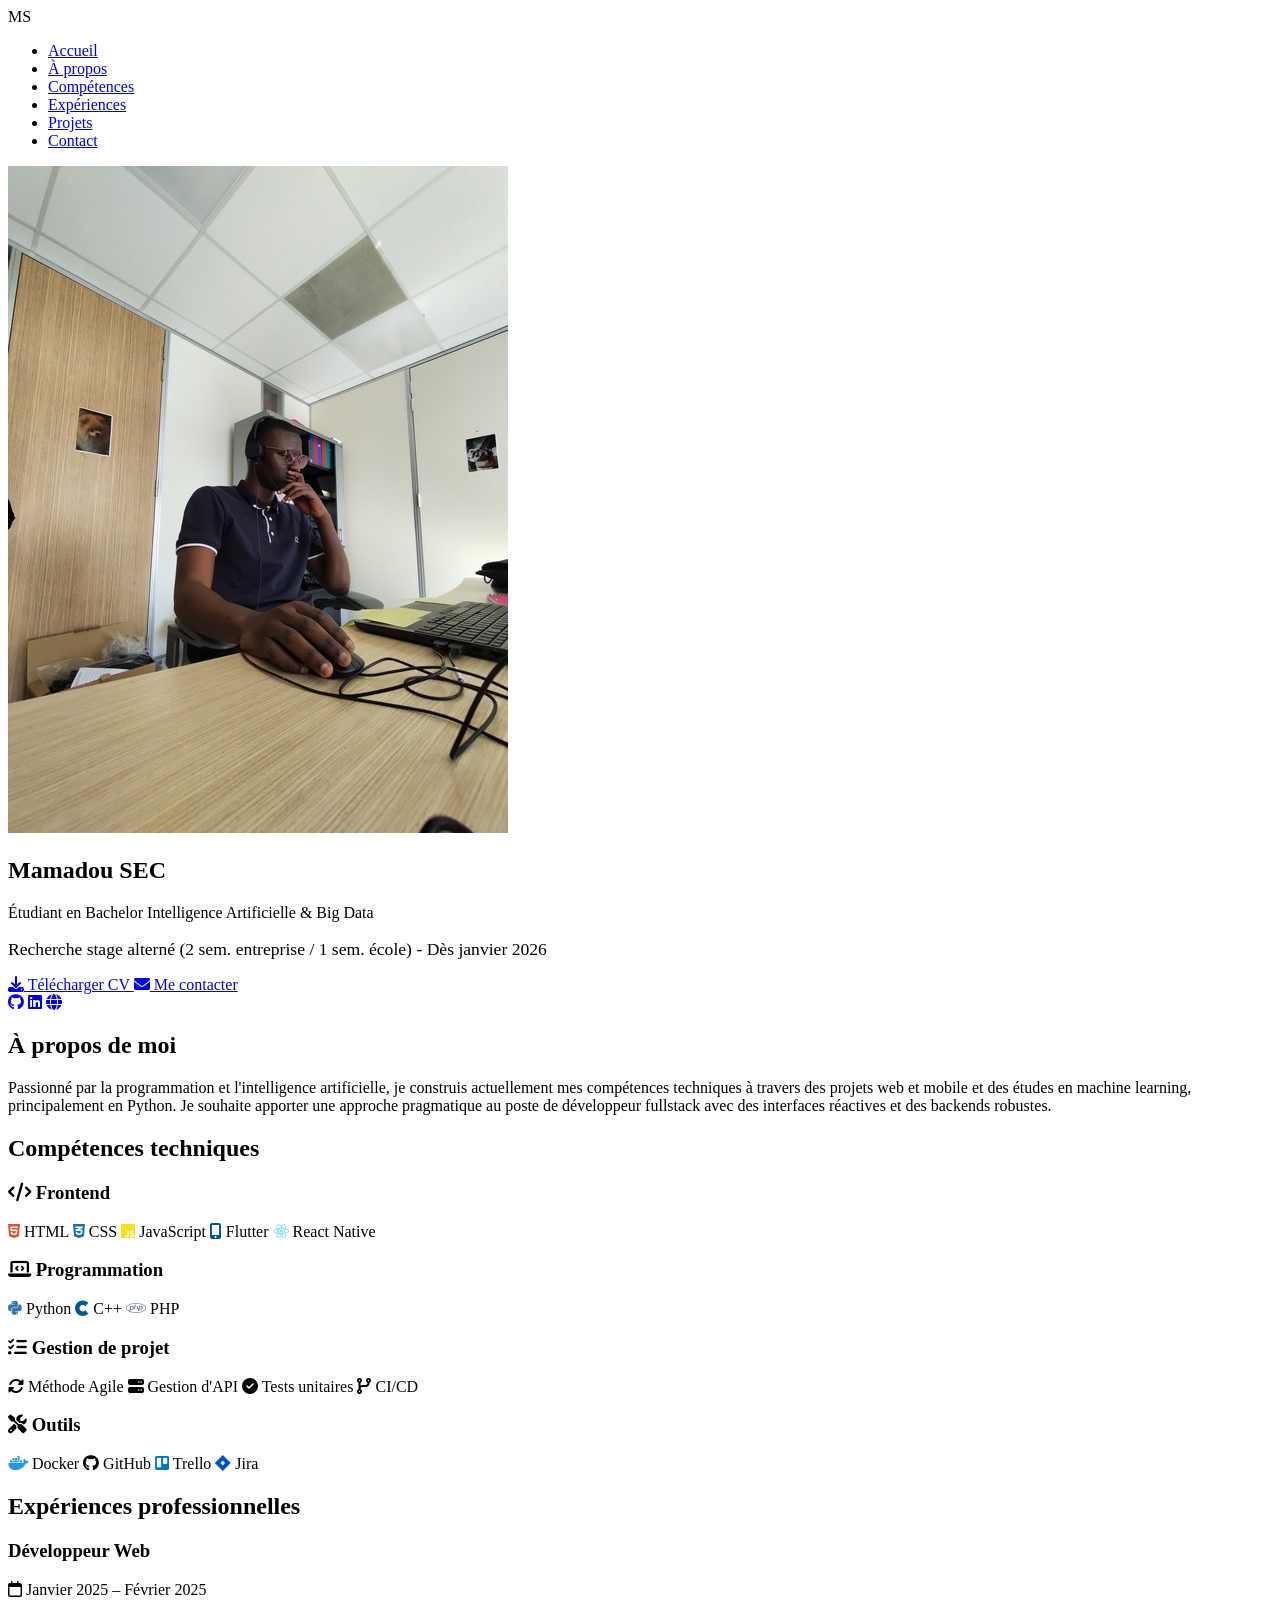
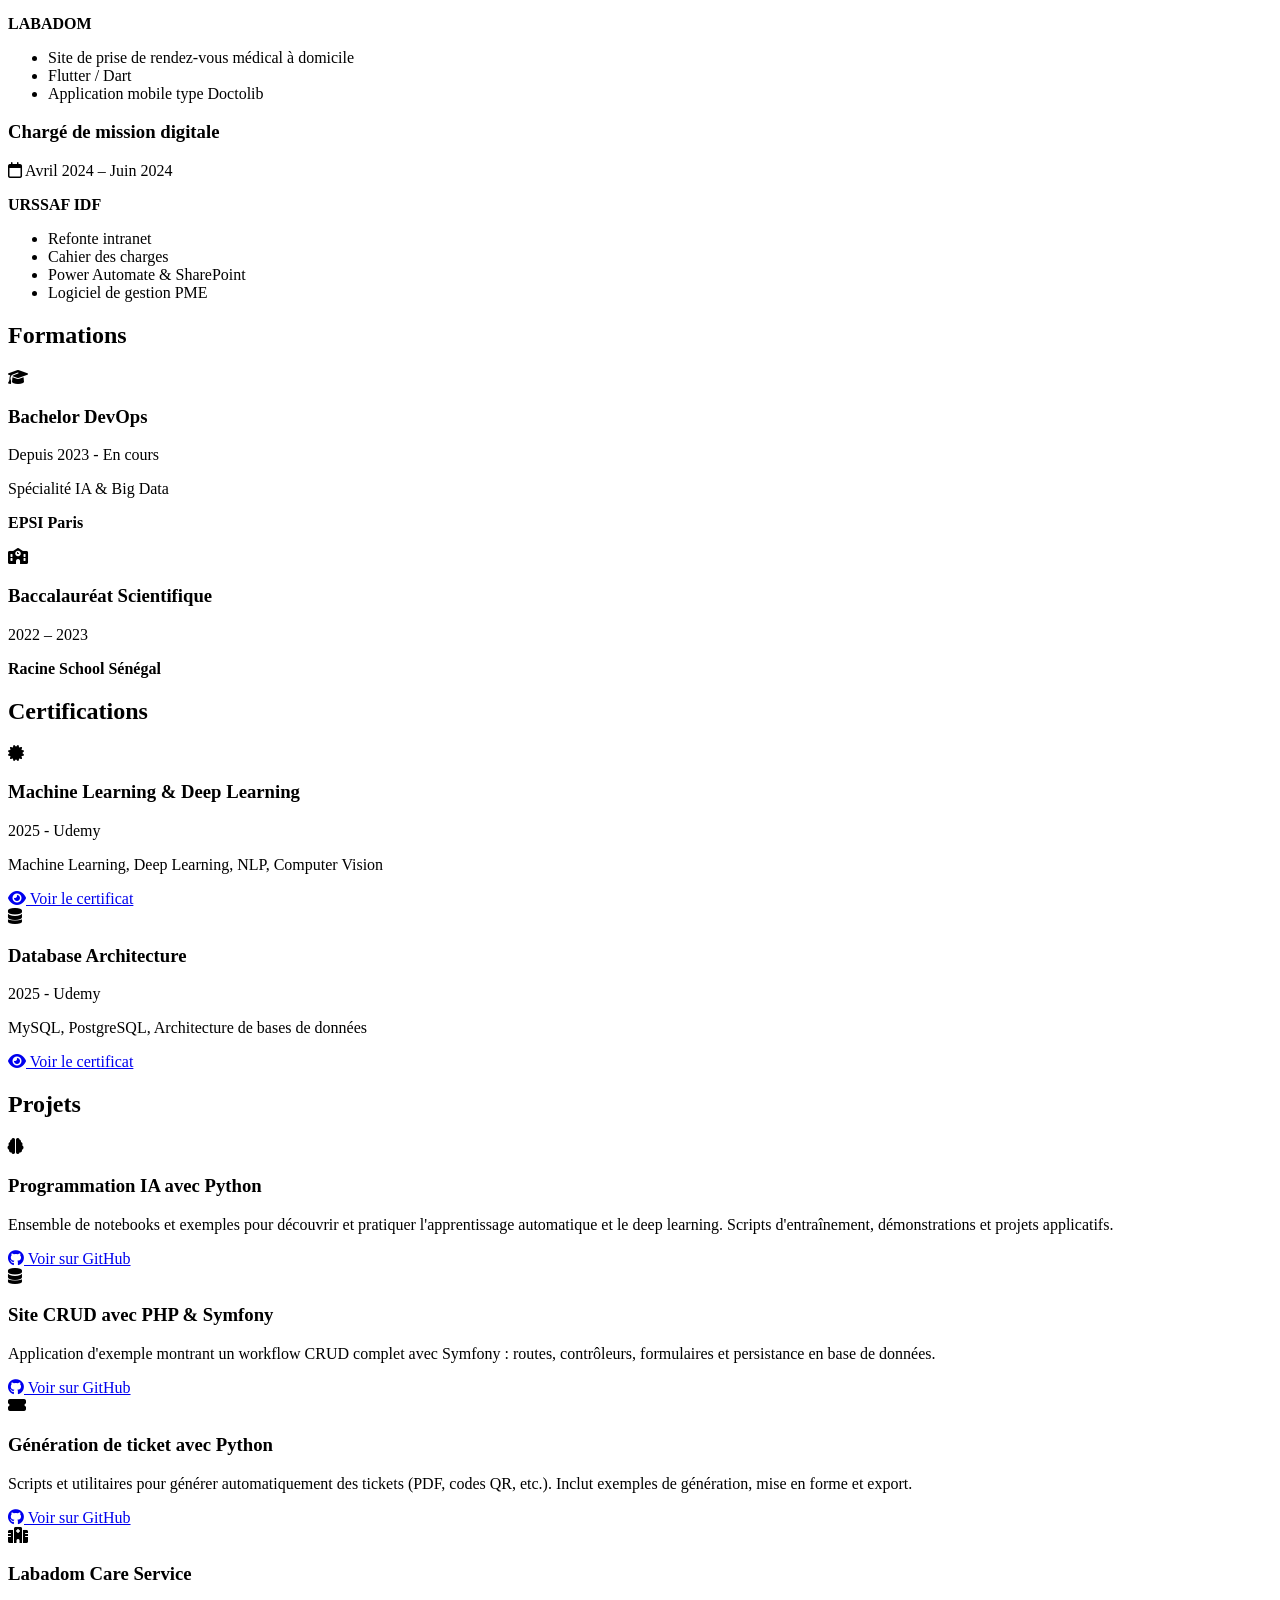
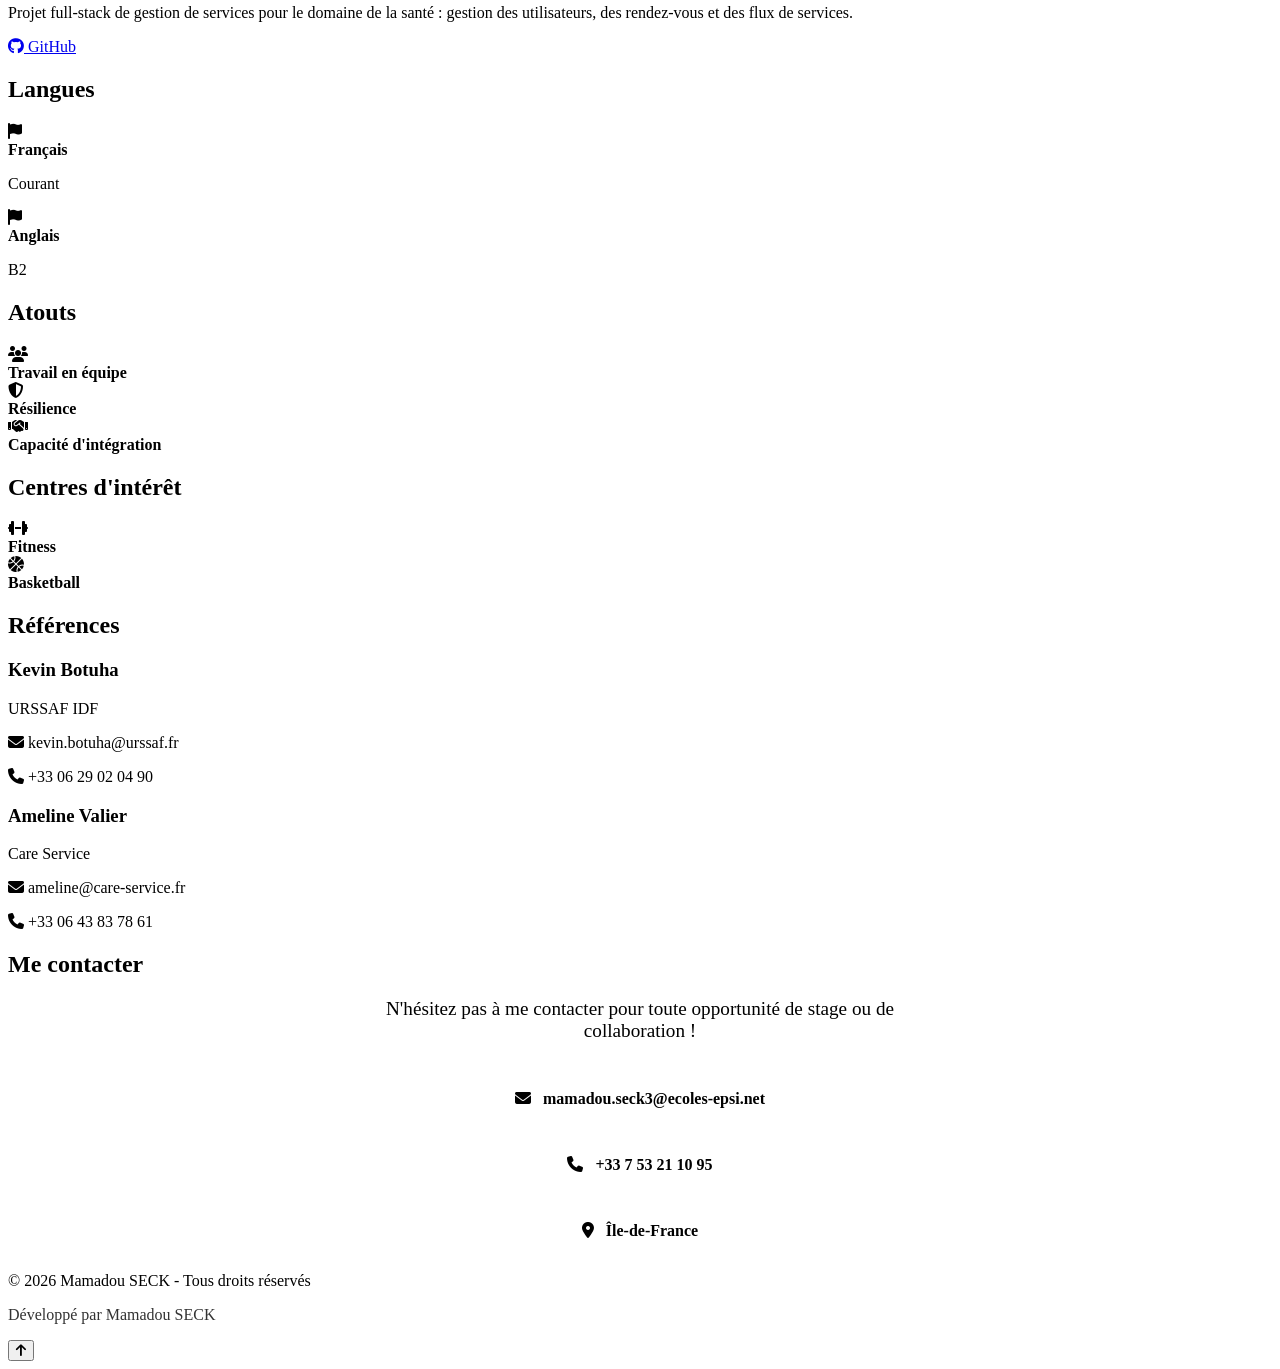
==== docs/index.html @ 429870e5 "portfolio" ====
<!DOCTYPE html>
<html lang="fr">
<head>
    <meta charset="UTF-8">
    <meta name="viewport" content="width=device-width, initial-scale=1.0">
    <meta name="description" content="Portfolio de Mamadou SECK - Étudiant en Bachelor Intelligence Artificielle & Big Data">
    <meta name="author" content="Mamadou SECK">
    <title>Mamadou SECK - Portfolio IA & Big Data</title>
    
    <link href="https://fonts.googleapis.com/css2?family=Poppins:wght@300;400;500;600;700&display=swap" rel="stylesheet">
    <link rel="stylesheet" href="https://cdnjs.cloudflare.com/ajax/libs/font-awesome/6.4.0/css/all.min.css">
    <link rel="stylesheet" href="style.css">
</head>
<body>
    <!-- NAVIGATION -->
    <nav>
        <div class="container">
            <div class="logo">MS</div>
            <ul class="nav-links">
                <li><a href="#accueil">Accueil</a></li>
                <li><a href="#apropos">À propos</a></li>
                <li><a href="#competences">Compétences</a></li>
                <li><a href="#experiences">Expériences</a></li>
                <li><a href="#projets">Projets</a></li>
                <li><a href="#contact">Contact</a></li>
            </ul>
            <div class="burger">
                <span></span>
                <span></span>
                <span></span>
            </div>
        </div>
    </nav>

    <!-- HERO SECTION -->
    <section id="accueil" class="hero">
        <div class="hero-content">
            <div class="hero-avatar">
                <img src="assets/images/profile.jpg" alt="Mamadou SECK">
            </div>
            <h1>Mamadou SECK</h1>
            <p class="subtitle">Étudiant en Bachelor Intelligence Artificielle & Big Data</p>
            <p style="font-size: 1.1rem; margin-bottom: 1rem;">Recherche stage alterné (2 sem. entreprise / 1 sem. école) - Dès janvier 2026</p>
            <div class="hero-buttons">
                <a href="assets/cv/CV_Mamadou_SECK.pdf" class="btn btn-primary" download>
                    <i class="fas fa-download"></i> Télécharger CV
                </a>
                <a href="#contact" class="btn btn-secondary">
                    <i class="fas fa-envelope"></i> Me contacter
                </a>
            </div>
            <div class="social-links">
                <a href="https://github.com/live0706" target="_blank"><i class="fab fa-github"></i></a>
                <a href="https://www.linkedin.com/in/mamadou-seck-a76a06296" target="_blank"><i class="fab fa-linkedin"></i></a>
                <a href="https://live0706.github.io/mon_portefolio/" target="_blank"><i class="fas fa-globe"></i></a>
            </div>
        </div>
    </section>

    <!-- À PROPOS -->
    <section id="apropos">
        <h2 class="section-title reveal">À propos de moi</h2>
        <div class="about-content reveal">
            <p>Passionné par la programmation et l'intelligence artificielle, je construis actuellement mes compétences techniques à travers des projets web et mobile et des études en machine learning, principalement en Python. Je souhaite apporter une approche pragmatique au poste de développeur fullstack avec des interfaces réactives et des backends robustes.</p>
        </div>
    </section>

    <!-- COMPÉTENCES -->
    <section id="competences">
        <h2 class="section-title reveal">Compétences techniques</h2>
        <div class="skills-grid">
            <div class="skill-category reveal">
                <h3><i class="fas fa-code"></i> Frontend</h3>
                <div class="skill-items">
                    <span class="skill-item"><i class="fab fa-html5" style="color: #e34f26;"></i> HTML</span>
                    <span class="skill-item"><i class="fab fa-css3-alt" style="color: #1572b6;"></i> CSS</span>
                    <span class="skill-item"><i class="fab fa-js" style="color: #f7df1e;"></i> JavaScript</span>
                    <span class="skill-item"><i class="fas fa-mobile-alt" style="color: #02569B;"></i> Flutter</span>
                    <span class="skill-item"><i class="fab fa-react" style="color: #61DAFB;"></i> React Native</span>
                </div>
            </div>
            
            <div class="skill-category reveal">
                <h3><i class="fas fa-laptop-code"></i> Programmation</h3>
                <div class="skill-items">
                    <span class="skill-item"><i class="fab fa-python" style="color: #3776ab;"></i> Python</span>
                    <span class="skill-item"><i class="fab fa-cuttlefish" style="color: #00599c;"></i> C++</span>
                    <span class="skill-item"><i class="fab fa-php" style="color: #777bb4;"></i> PHP</span>
                </div>
            </div>
            
            <div class="skill-category reveal">
                <h3><i class="fas fa-tasks"></i> Gestion de projet</h3>
                <div class="skill-items">
                    <span class="skill-item"><i class="fas fa-sync-alt"></i> Méthode Agile</span>
                    <span class="skill-item"><i class="fas fa-server"></i> Gestion d'API</span>
                    <span class="skill-item"><i class="fas fa-check-circle"></i> Tests unitaires</span>
                    <span class="skill-item"><i class="fas fa-code-branch"></i> CI/CD</span>
                </div>
            </div>
            
            <div class="skill-category reveal">
                <h3><i class="fas fa-tools"></i> Outils</h3>
                <div class="skill-items">
                    <span class="skill-item"><i class="fab fa-docker" style="color: #2496ed;"></i> Docker</span>
                    <span class="skill-item"><i class="fab fa-github"></i> GitHub</span>
                    <span class="skill-item"><i class="fab fa-trello" style="color: #0079bf;"></i> Trello</span>
                    <span class="skill-item"><i class="fab fa-jira" style="color: #0052cc;"></i> Jira</span>
                </div>
            </div>
        </div>
    </section>

    <!-- EXPÉRIENCES -->
    <section id="experiences">
        <h2 class="section-title reveal">Expériences professionnelles</h2>
        <div class="timeline">
            <div class="timeline-item reveal">
                <div class="timeline-content">
                    <h3>Développeur Web</h3>
                    <p class="date"><i class="far fa-calendar"></i> Janvier 2025 – Février 2025</p>
                    <p><strong>LABADOM</strong></p>
                    <ul>
                        <li>Site de prise de rendez-vous médical à domicile</li>
                        <li>Flutter / Dart</li>
                        <li>Application mobile type Doctolib</li>
                    </ul>
                </div>
                <div class="timeline-dot"></div>
            </div>
            
            <div class="timeline-item reveal">
                <div class="timeline-content">
                    <h3>Chargé de mission digitale</h3>
                    <p class="date"><i class="far fa-calendar"></i> Avril 2024 – Juin 2024</p>
                    <p><strong>URSSAF IDF</strong></p>
                    <ul>
                        <li>Refonte intranet</li>
                        <li>Cahier des charges</li>
                        <li>Power Automate & SharePoint</li>
                        <li>Logiciel de gestion PME</li>
                    </ul>
                </div>
                <div class="timeline-dot"></div>
            </div>
        </div>
    </section>

    <!-- FORMATIONS -->
    <section id="formations">
        <h2 class="section-title reveal">Formations</h2>
        <div class="cards-grid">
            <div class="card reveal">
                <div class="card-icon"><i class="fas fa-graduation-cap"></i></div>
                <h3>Bachelor DevOps</h3>
                <p class="date">Depuis 2023 - En cours</p>
                <p>Spécialité IA & Big Data</p>
                <p><strong>EPSI Paris</strong></p>
            </div>
            
            <div class="card reveal">
                <div class="card-icon"><i class="fas fa-school"></i></div>
                <h3>Baccalauréat Scientifique</h3>
                <p class="date">2022 – 2023</p>
                <p><strong>Racine School Sénégal</strong></p>
            </div>
        </div>
    </section>

    <!-- CERTIFICATIONS -->
    <section id="certifications">
        <h2 class="section-title reveal">Certifications</h2>
        <div class="cards-grid">
            <div class="card reveal">
                <div class="card-icon"><i class="fas fa-certificate"></i></div>
                <h3>Machine Learning & Deep Learning</h3>
                <p class="date">2025 - Udemy</p>
                <p>Machine Learning, Deep Learning, NLP, Computer Vision</p>
                <a href="https://udemy-certificate.s3.amazonaws.com/pdf/UC-014cc627-8843-4ed2-add4-8517db26e458.pdf" class="btn btn-primary" style="margin-top: 1rem;" target="_blank">
                    <i class="fas fa-eye"></i> Voir le certificat
                </a>
            </div>
            
            <div class="card reveal">
                <div class="card-icon"><i class="fas fa-database"></i></div>
                <h3>Database Architecture</h3>
                <p class="date">2025 - Udemy</p>
                <p>MySQL, PostgreSQL, Architecture de bases de données</p>
                <a href="https://udemy-certificate.s3.amazonaws.com/pdf/UC-014cc627-8843-4ed2-add4-8517db26e458.pdf" class="btn btn-primary" style="margin-top: 1rem;" target="_blank">
                    <i class="fas fa-eye"></i> Voir le certificat
                </a>
            </div>
        </div>
    </section>

    <!-- PROJETS -->
    <section id="projets">
        <h2 class="section-title reveal">Projets</h2>
        <div class="cards-grid">
            <div class="card reveal">
                <div class="card-icon"><i class="fas fa-brain"></i></div>
                <h3>Programmation IA avec Python</h3>
                <p>Ensemble de notebooks et exemples pour découvrir et pratiquer l'apprentissage automatique et le deep learning. Scripts d'entraînement, démonstrations et projets applicatifs.</p>
                <a href="https://github.com/live0706/programmation_ia_avec_python" target="_blank" class="btn btn-primary" style="margin-top: 1rem;">
                    <i class="fab fa-github"></i> Voir sur GitHub
                </a>
            </div>
            
            <div class="card reveal">
                <div class="card-icon"><i class="fas fa-database"></i></div>
                <h3>Site CRUD avec PHP & Symfony</h3>
                <p>Application d'exemple montrant un workflow CRUD complet avec Symfony : routes, contrôleurs, formulaires et persistance en base de données.</p>
                <a href="https://github.com/live0706/site_crud_avec_php_symphony" target="_blank" class="btn btn-primary" style="margin-top: 1rem;">
                    <i class="fab fa-github"></i> Voir sur GitHub
                </a>
            </div>
            
            <div class="card reveal">
                <div class="card-icon"><i class="fas fa-ticket-alt"></i></div>
                <h3>Génération de ticket avec Python</h3>
                <p>Scripts et utilitaires pour générer automatiquement des tickets (PDF, codes QR, etc.). Inclut exemples de génération, mise en forme et export.</p>
                <a href="https://github.com/live0706/generation_ticket_avec_python" target="_blank" class="btn btn-primary" style="margin-top: 1rem;">
                    <i class="fab fa-github"></i> Voir sur GitHub
                </a>
            </div>
            
            <div class="card reveal">
                <div class="card-icon"><i class="fas fa-hospital-alt"></i></div>
                <h3>Labadom Care Service</h3>
                <p>Projet full-stack de gestion de services pour le domaine de la santé : gestion des utilisateurs, des rendez-vous et des flux de services.</p>
                <div style="display: flex; gap: 0.5rem; flex-wrap: wrap; margin-top: 1rem;">
                    <a href="https://github.com/live0706/labadom_care_service" target="_blank" class="btn btn-primary">
                        <i class="fab fa-github"></i> GitHub
                    </a>
                </div>
            </div>
        </div>
    </section>

    <!-- LANGUES -->
    <section id="langues">
        <h2 class="section-title reveal">Langues</h2>
        <div class="info-grid">
            <div class="info-item reveal">
                <i class="fas fa-flag"></i>
                <div>
                    <strong>Français</strong>
                    <p>Courant</p>
                </div>
            </div>
            <div class="info-item reveal">
                <i class="fas fa-flag"></i>
                <div>
                    <strong>Anglais</strong>
                    <p>B2</p>
                </div>
            </div>
        </div>
    </section>

    <!-- ATOUTS -->
    <section id="atouts">
        <h2 class="section-title reveal">Atouts</h2>
        <div class="info-grid">
            <div class="info-item reveal">
                <i class="fas fa-users"></i>
                <div><strong>Travail en équipe</strong></div>
            </div>
            <div class="info-item reveal">
                <i class="fas fa-shield-alt"></i>
                <div><strong>Résilience</strong></div>
            </div>
            <div class="info-item reveal">
                <i class="fas fa-handshake"></i>
                <div><strong>Capacité d'intégration</strong></div>
            </div>
        </div>
    </section>

    <!-- CENTRES D'INTÉRÊT -->
    <section id="interets">
        <h2 class="section-title reveal">Centres d'intérêt</h2>
        <div class="info-grid">
            <div class="info-item reveal">
                <i class="fas fa-dumbbell"></i>
                <div><strong>Fitness</strong></div>
            </div>
            <div class="info-item reveal">
                <i class="fas fa-basketball-ball"></i>
                <div><strong>Basketball</strong></div>
            </div>
        </div>
    </section>

    <!-- RÉFÉRENCES -->
    <section id="references">
        <h2 class="section-title reveal">Références</h2>
        <div class="references-grid">
            <div class="reference-card reveal">
                <h3>Kevin Botuha</h3>
                <p class="company">URSSAF IDF</p>
                <div class="contact">
                    <p><i class="fas fa-envelope"></i> kevin.botuha@urssaf.fr</p>
                    <p><i class="fas fa-phone"></i> +33 06 29 02 04 90</p>
                </div>
            </div>
            
            <div class="reference-card reveal">
                <h3>Ameline Valier</h3>
                <p class="company">Care Service</p>
                <div class="contact">
                    <p><i class="fas fa-envelope"></i> ameline@care-service.fr</p>
                    <p><i class="fas fa-phone"></i> +33 06 43 83 78 61</p>
                </div>
            </div>
        </div>
    </section>

    <!-- CONTACT -->
    <section id="contact">
        <h2 class="section-title reveal">Me contacter</h2>
        <div class="about-content reveal" style="max-width: 600px; margin: 0 auto; text-align: center;">
            <p style="font-size: 1.2rem; margin-bottom: 2rem;">N'hésitez pas à me contacter pour toute opportunité de stage ou de collaboration !</p>
            <div style="display: flex; flex-direction: column; gap: 1rem; align-items: center;">
                <p><i class="fas fa-envelope" style="color: var(--primary); margin-right: 0.5rem;"></i> <strong>mamadou.seck3@ecoles-epsi.net</strong></p>
                <p><i class="fas fa-phone" style="color: var(--primary); margin-right: 0.5rem;"></i> <strong>+33 7 53 21 10 95</strong></p>
                <p><i class="fas fa-map-marker-alt" style="color: var(--primary); margin-right: 0.5rem;"></i> <strong>Île-de-France</strong></p>
            </div>
        </div>
    </section>

    <!-- FOOTER -->
    <footer>
        <p>&copy; 2026 Mamadou SECK - Tous droits réservés</p>
        <p style="margin-top: 0.5rem; opacity: 0.8;">Développé par Mamadou SECK</p>
    </footer>

    <script src="script.js"></script>
</body>
</html>
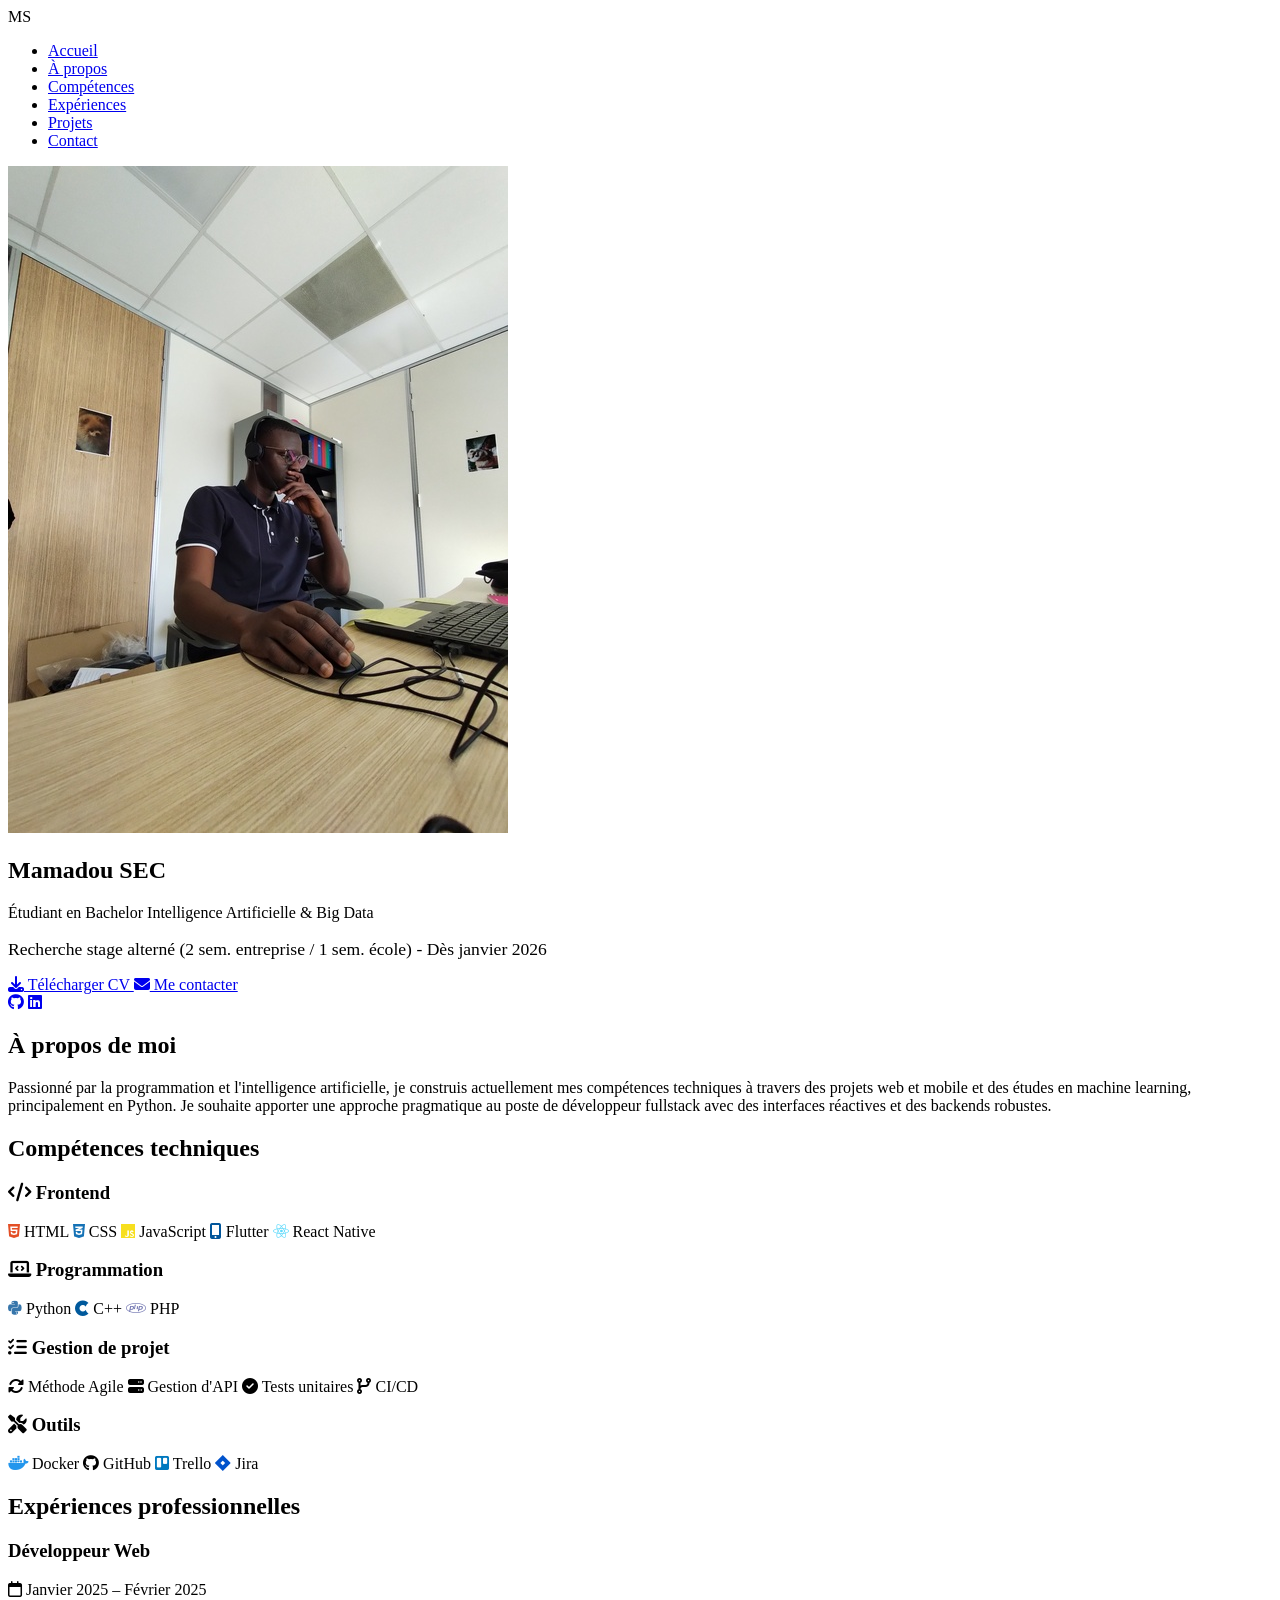
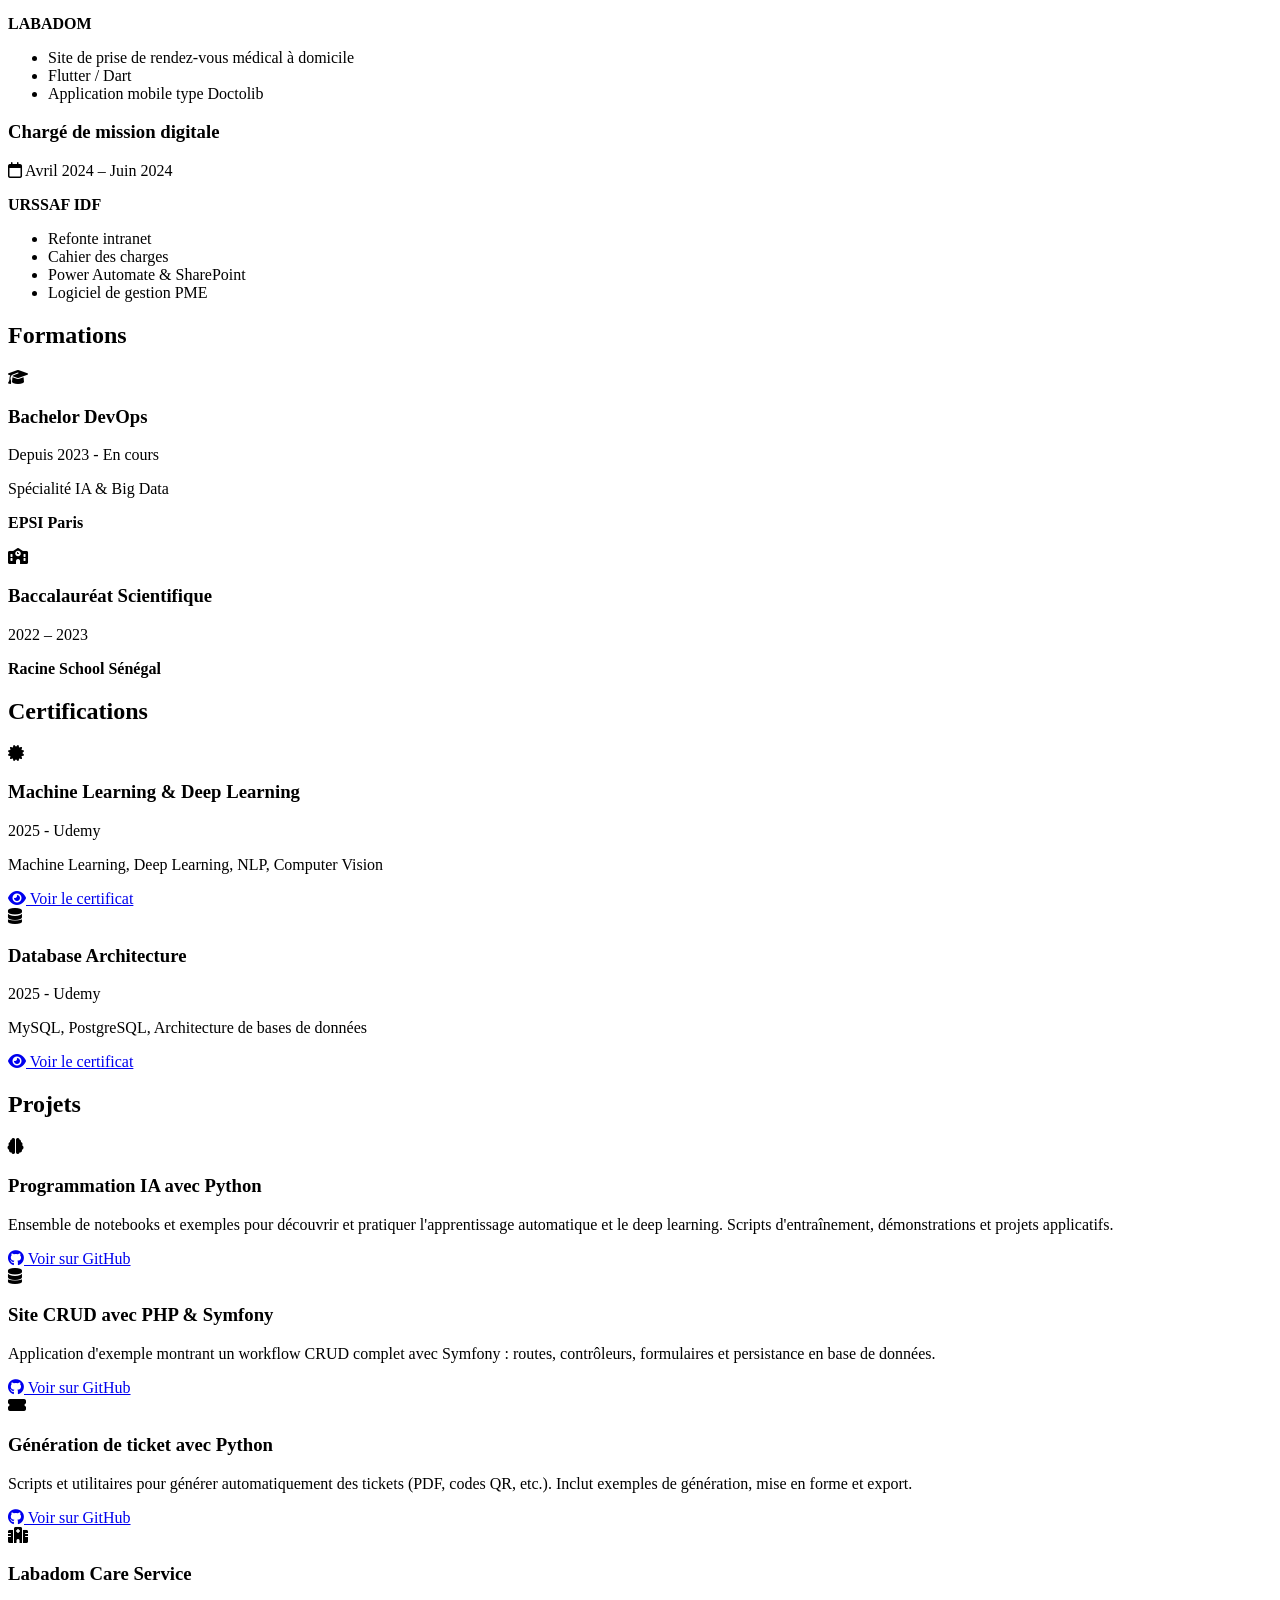
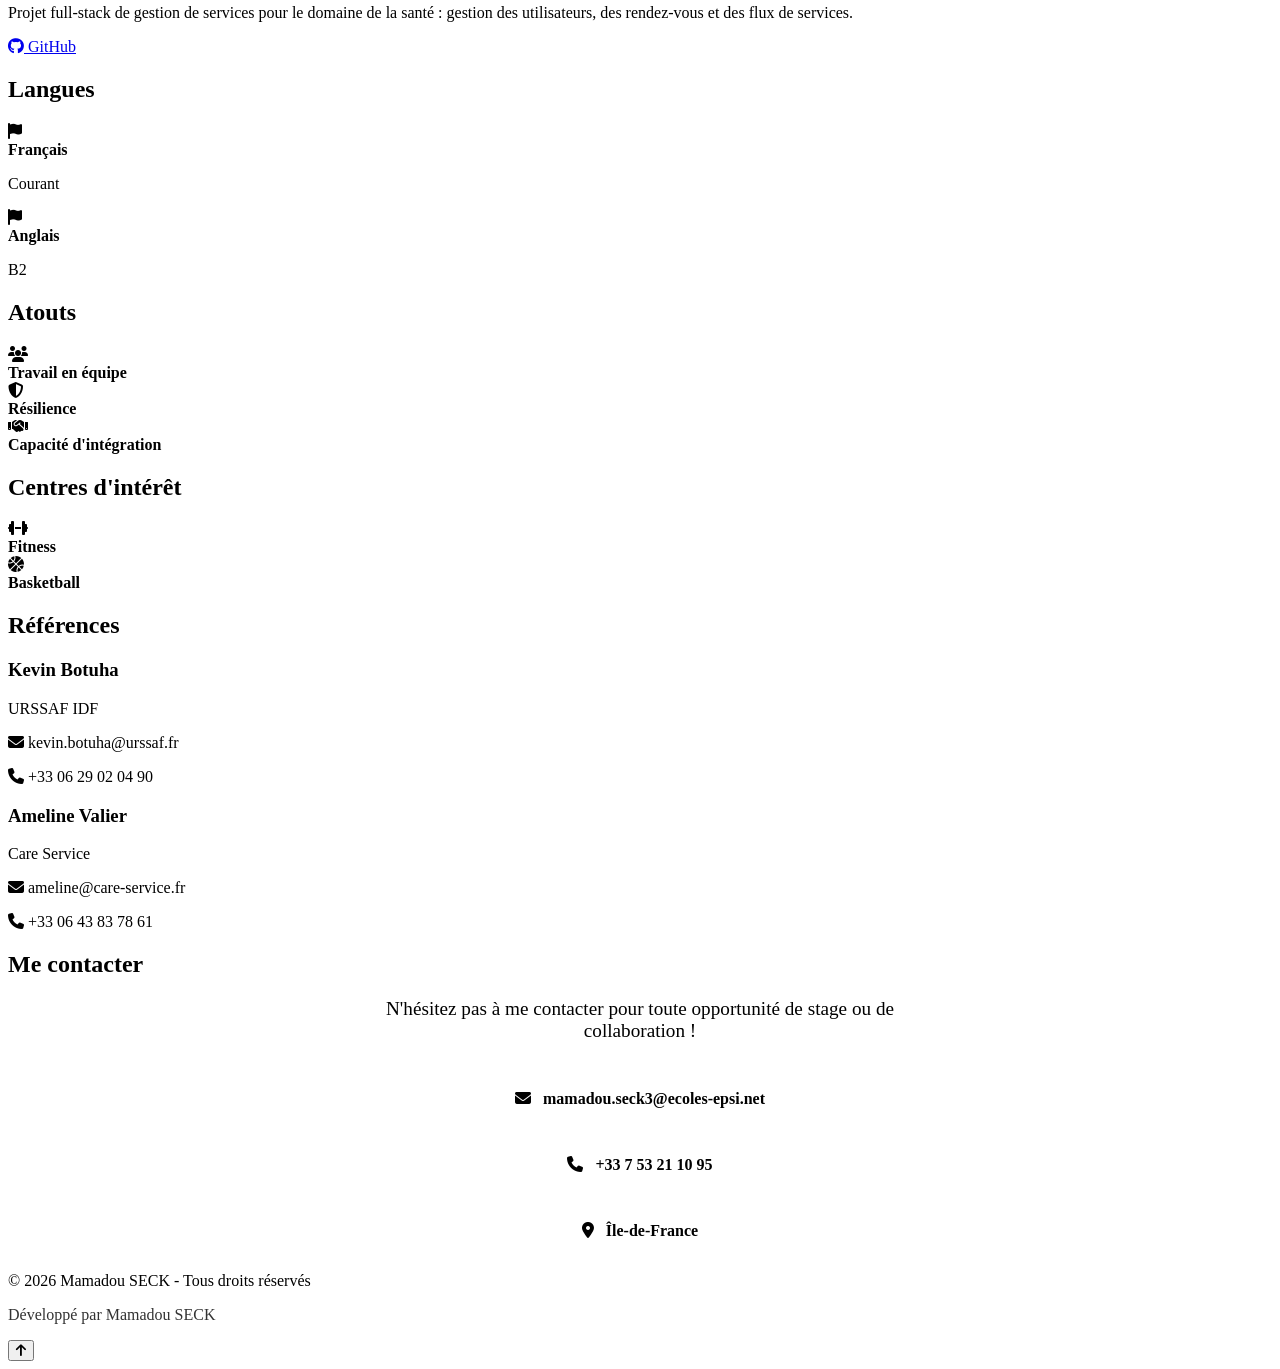
==== commit 27baee55: "portfolio" ====
--- a/docs/index.html
+++ b/docs/index.html
@@ -52,7 +52,7 @@
             <div class="social-links">
                 <a href="https://github.com/live0706" target="_blank"><i class="fab fa-github"></i></a>
                 <a href="https://www.linkedin.com/in/mamadou-seck-a76a06296" target="_blank"><i class="fab fa-linkedin"></i></a>
-                <a href="https://live0706.github.io/mon_portefolio/" target="_blank"><i class="fas fa-globe"></i></a>
+             
             </div>
         </div>
     </section>
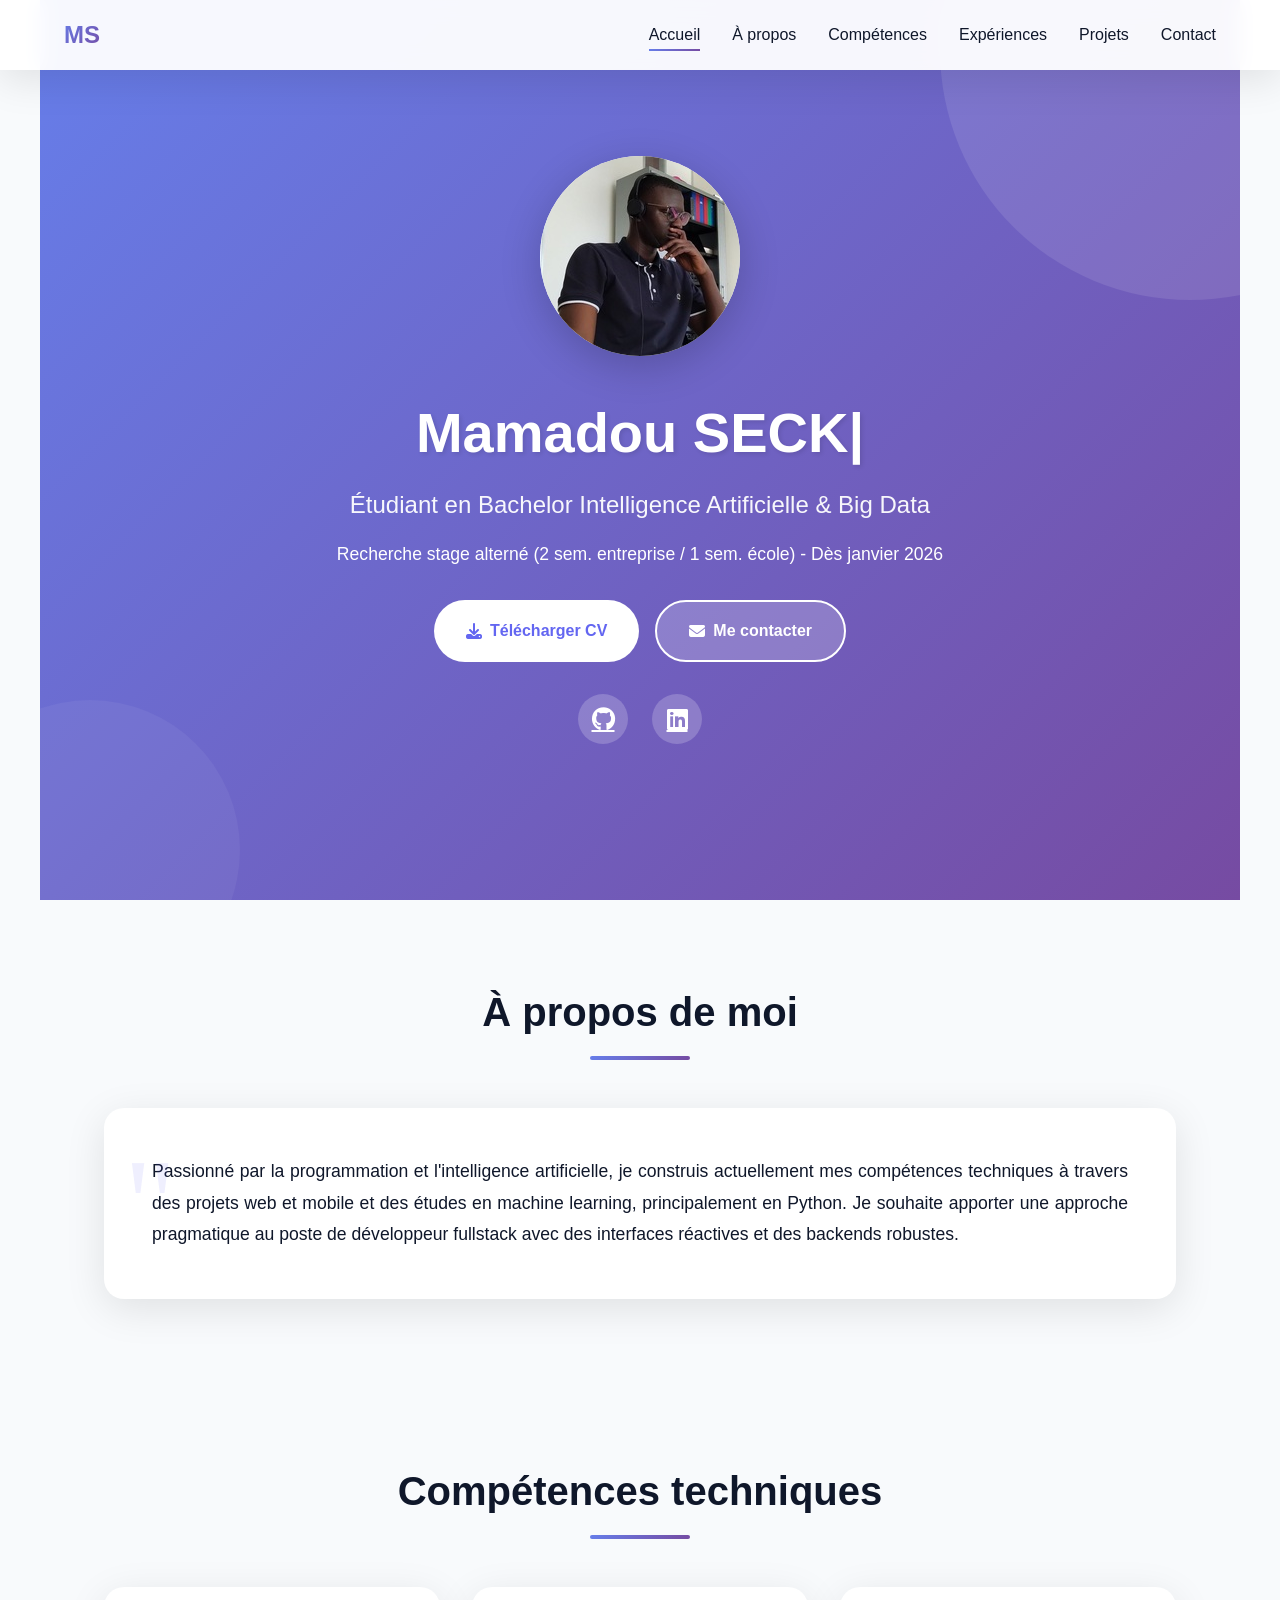
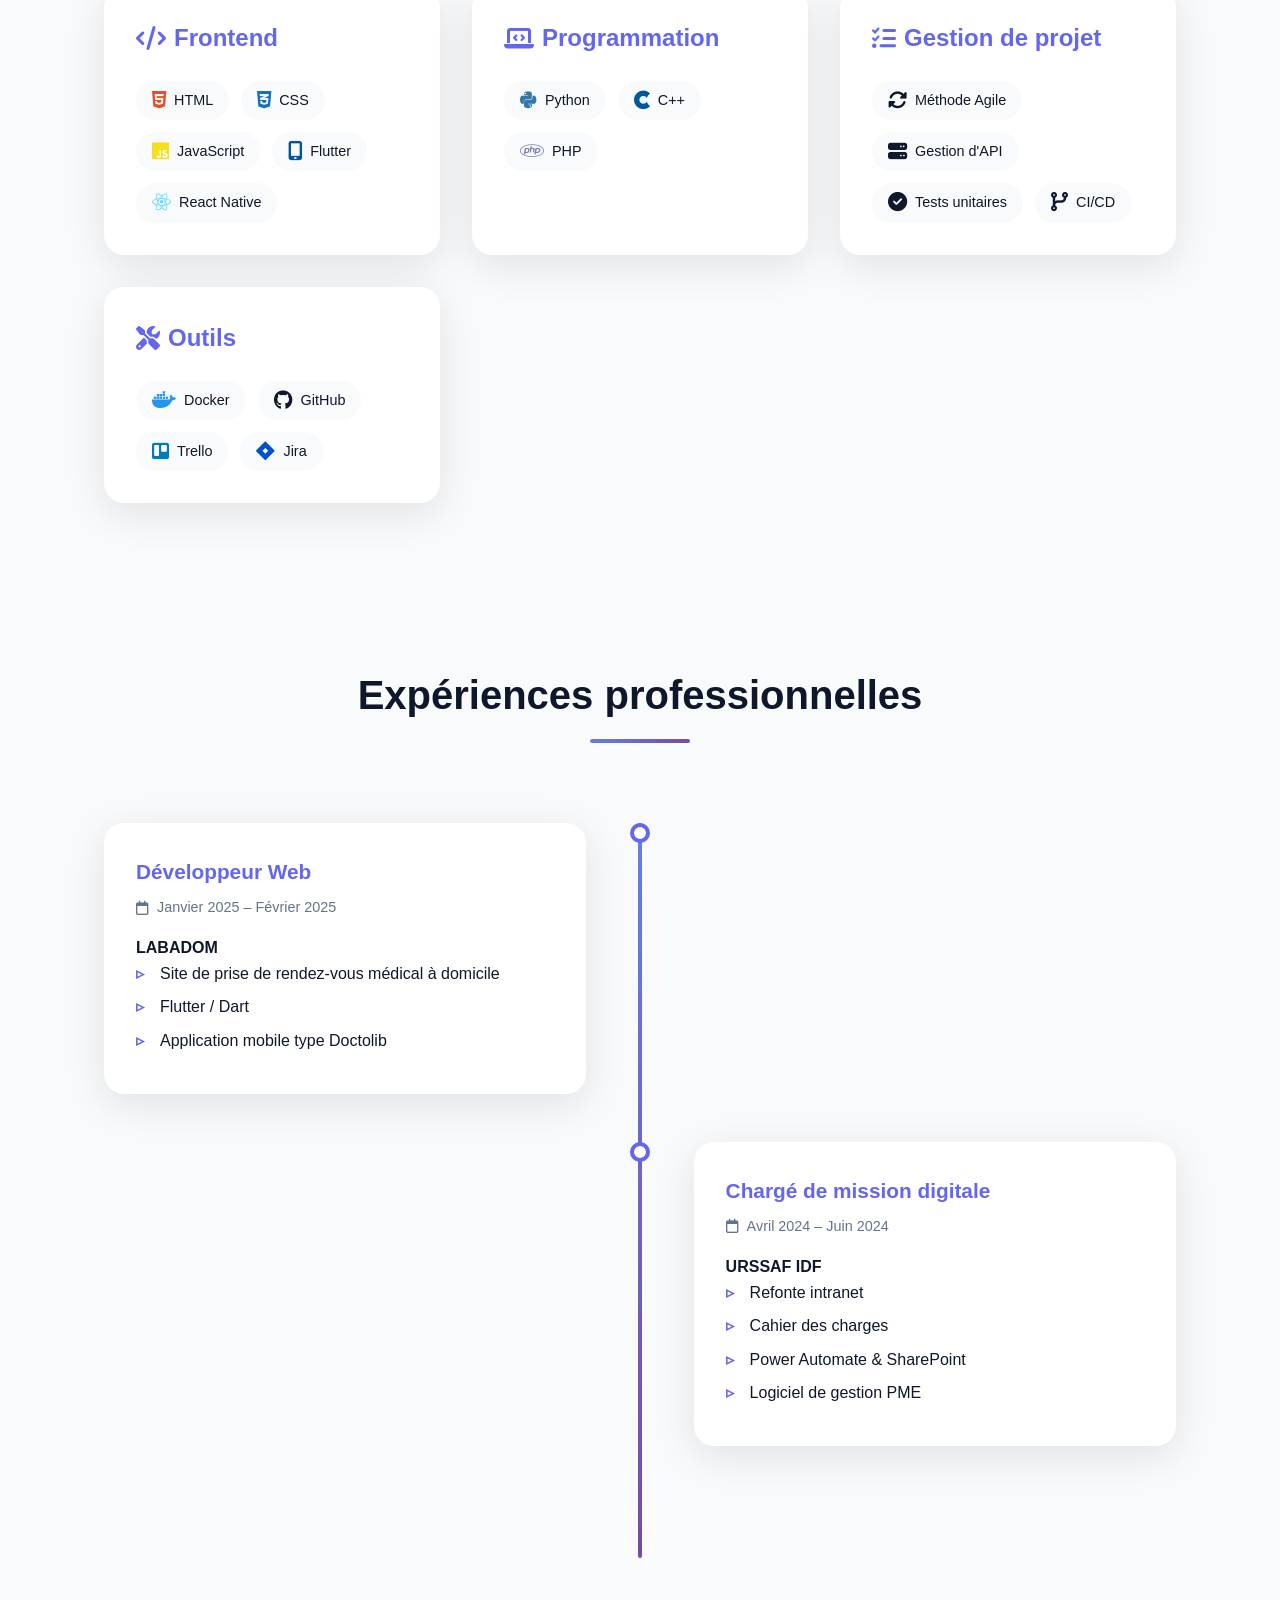
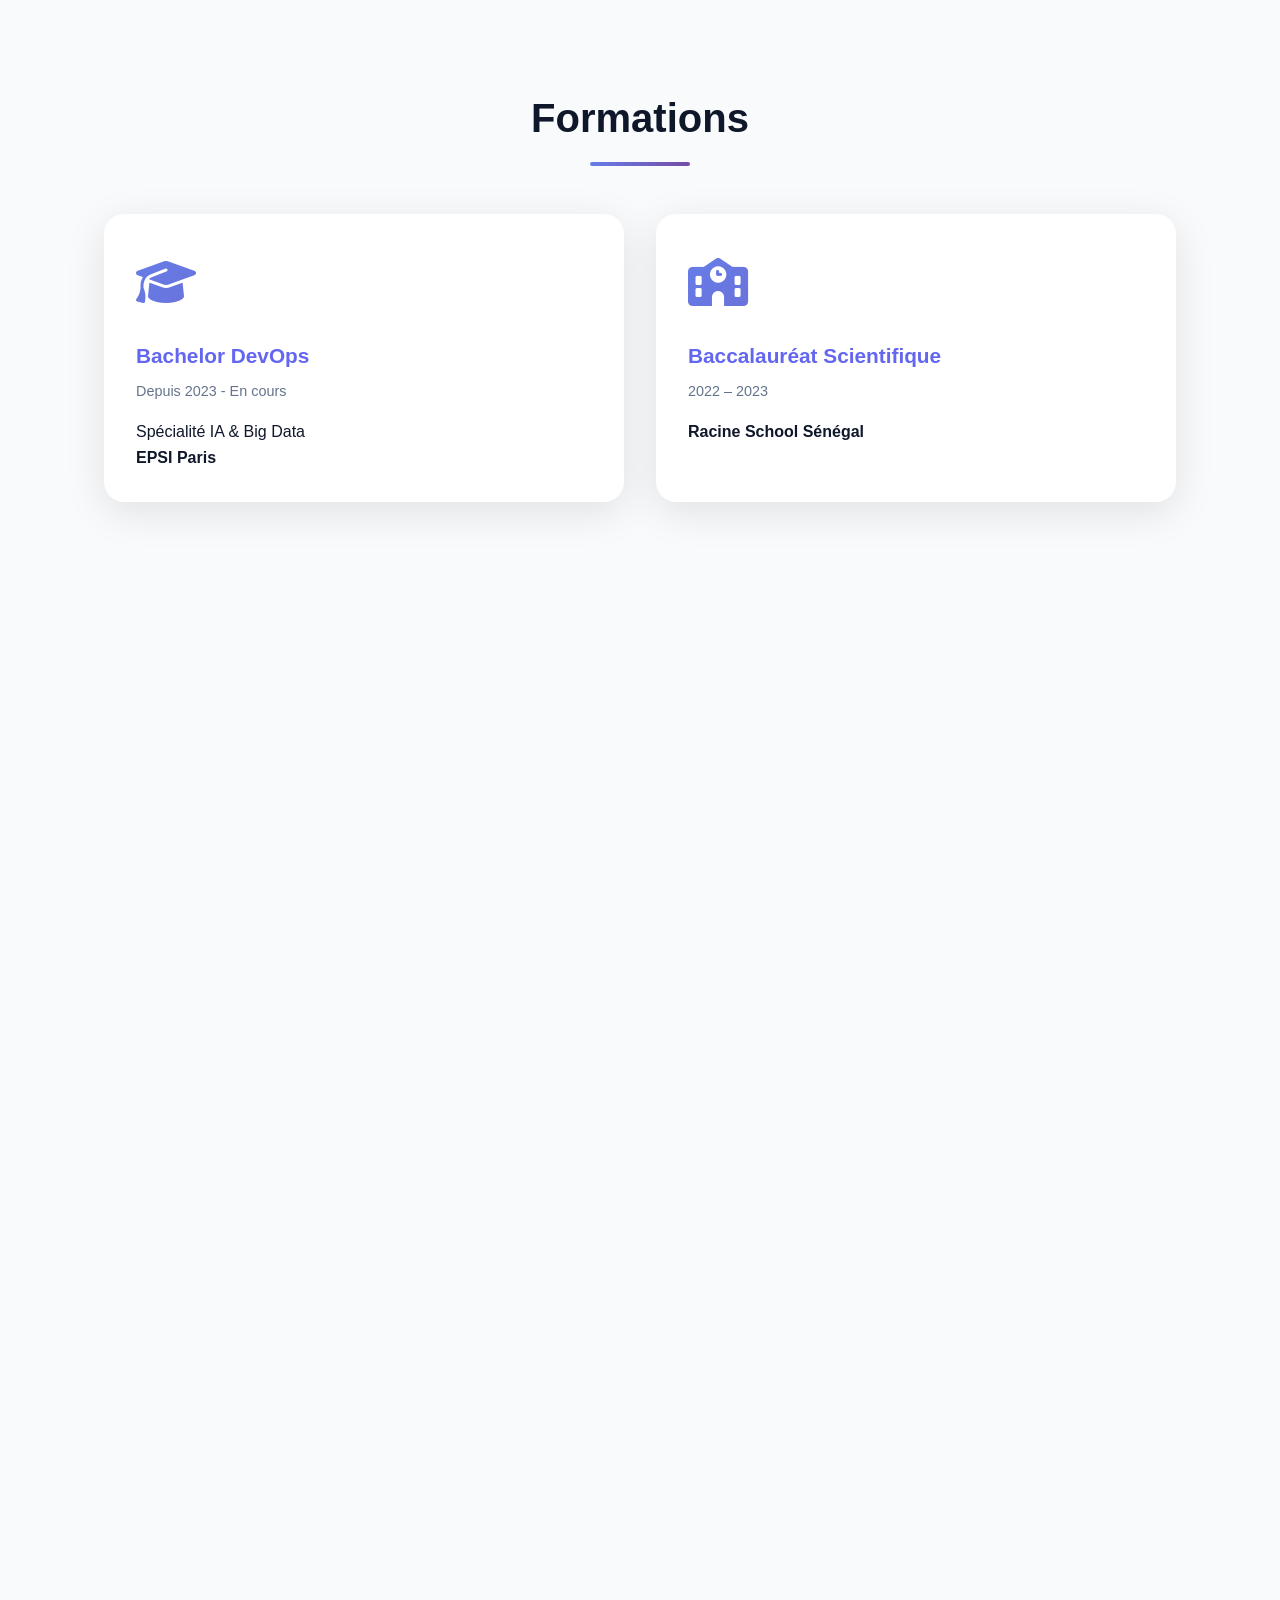
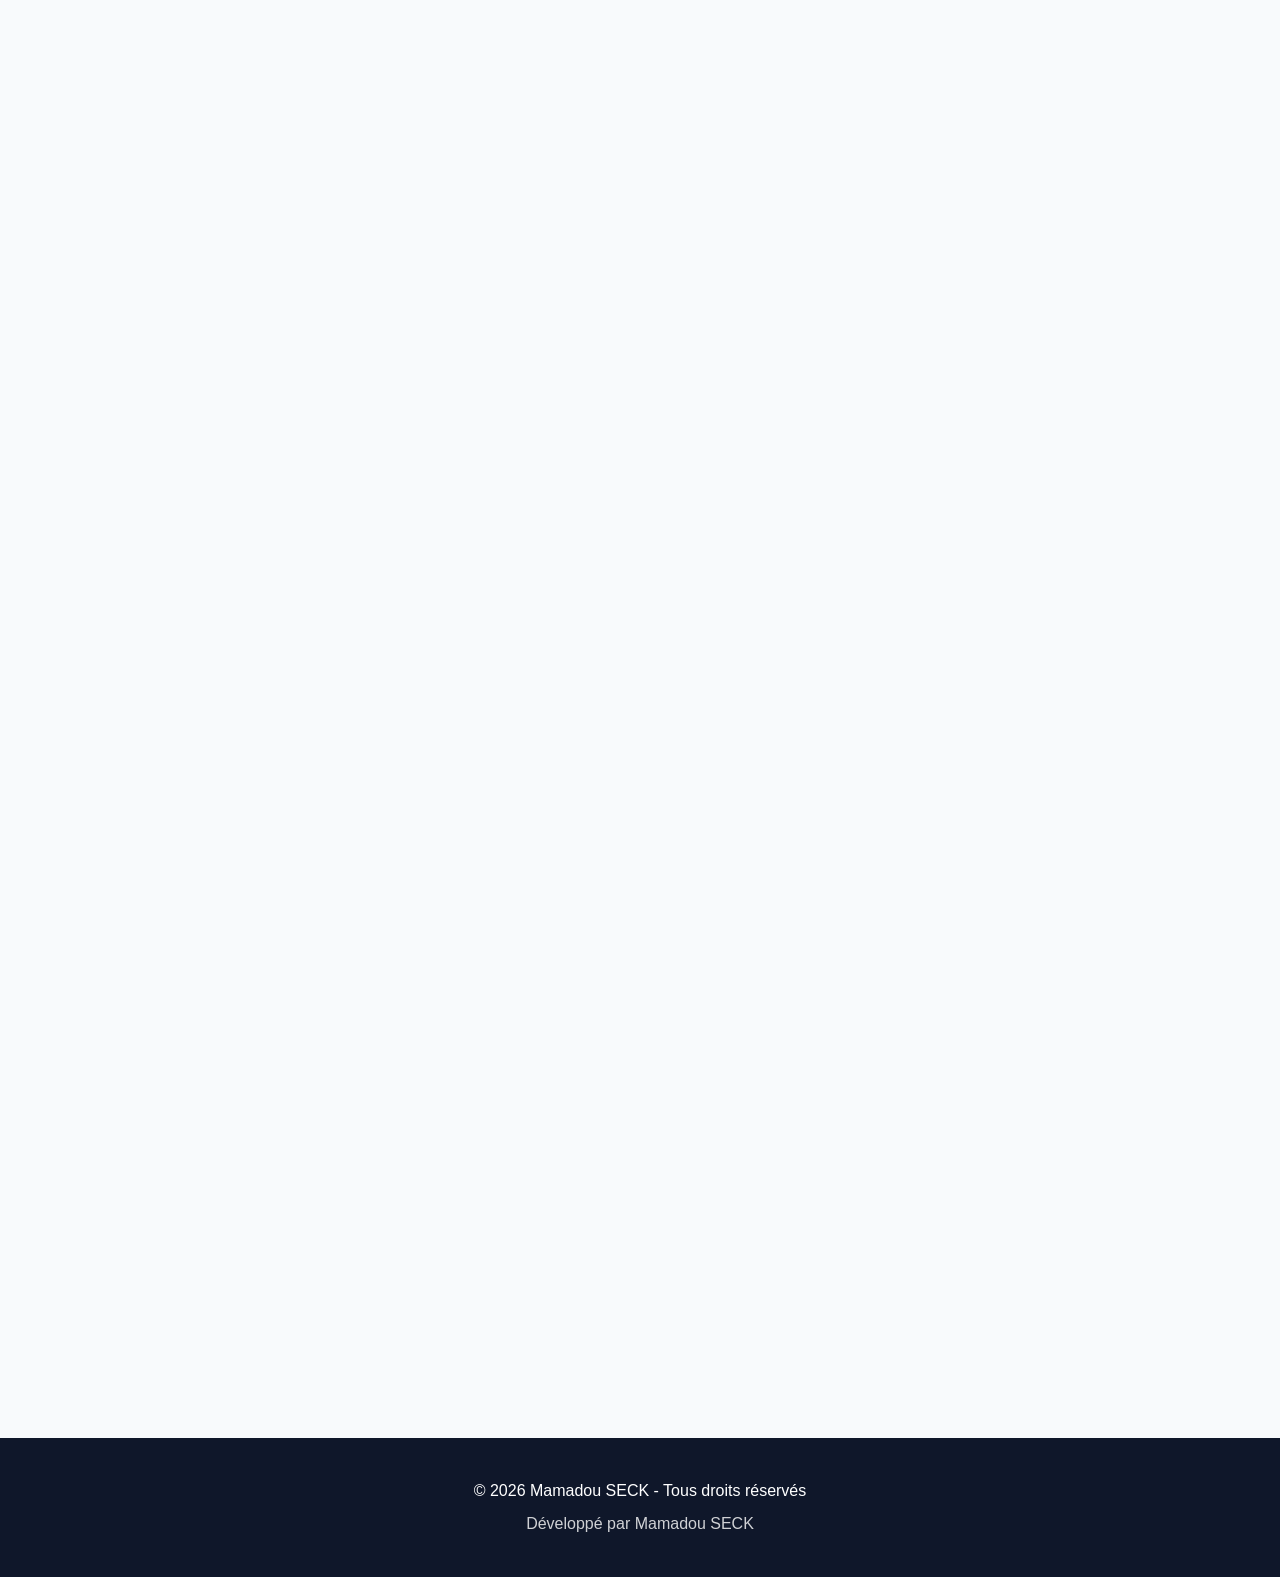
==== commit f3498822: "Update CV link in index.html" ====
--- a/docs/index.html
+++ b/docs/index.html
@@ -42,7 +42,7 @@
             <p class="subtitle">Étudiant en Bachelor Intelligence Artificielle & Big Data</p>
             <p style="font-size: 1.1rem; margin-bottom: 1rem;">Recherche stage alterné (2 sem. entreprise / 1 sem. école) - Dès janvier 2026</p>
             <div class="hero-buttons">
-                <a href="assets/cv/CV_Mamadou_SECK.pdf" class="btn btn-primary" download>
+                <a href="assets/cv/CV_2026-01-12_Mamadou_SECK.pdf" class="btn btn-primary" download>
                     <i class="fas fa-download"></i> Télécharger CV
                 </a>
                 <a href="#contact" class="btn btn-secondary">
@@ -337,4 +337,4 @@
 
     <script src="script.js"></script>
 </body>
-</html>+</html>
--- a/docs/style.css
+++ b/docs/style.css
@@ -0,0 +1,940 @@
+
+/* ===== IMPORTS ===== */
+@import url('https://fonts.googleapis.com/css2?family=Poppins:wght@300;400;500;600;700&display=swap');
+
+/* ===== VARIABLES CSS ===== */
+:root {
+    --primary: #6366f1;
+    --secondary: #8b5cf6;
+    --dark: #0f172a;
+    --light: #f8fafc;
+    --gray: #64748b;
+    --gradient: linear-gradient(135deg, #667eea 0%, #764ba2 100%);
+    --transition: all 0.3s cubic-bezier(0.4, 0, 0.2, 1);
+    --shadow-sm: 0 2px 10px rgba(0,0,0,0.05);
+    --shadow-md: 0 10px 40px rgba(0,0,0,0.1);
+    --shadow-lg: 0 20px 60px rgba(0,0,0,0.15);
+}
+
+/* ===== RESET & BASE ===== */
+*, *::before, *::after {
+    margin: 0;
+    padding: 0;
+    box-sizing: border-box;
+}
+
+html {
+    scroll-behavior: smooth;
+    font-size: 16px;
+}
+
+body {
+    font-family: 'Poppins', -apple-system, BlinkMacSystemFont, 'Segoe UI', sans-serif;
+    background: var(--light);
+    color: var(--dark);
+    line-height: 1.6;
+    overflow-x: hidden;
+    -webkit-font-smoothing: antialiased;
+    -moz-osx-font-smoothing: grayscale;
+}
+
+::selection {
+    background: var(--primary);
+    color: white;
+}
+
+/* ===== SCROLLBAR CUSTOM ===== */
+::-webkit-scrollbar {
+    width: 12px;
+}
+
+::-webkit-scrollbar-track {
+    background: var(--light);
+}
+
+::-webkit-scrollbar-thumb {
+    background: var(--gradient);
+    border-radius: 10px;
+}
+
+::-webkit-scrollbar-thumb:hover {
+    background: var(--primary);
+}
+
+/* ===== NAVIGATION ===== */
+nav {
+    position: fixed;
+    top: 0;
+    width: 100%;
+    background: rgba(255, 255, 255, 0.95);
+    backdrop-filter: blur(10px);
+    -webkit-backdrop-filter: blur(10px);
+    padding: 1rem 5%;
+    z-index: 1000;
+    box-shadow: var(--shadow-md);
+    transition: var(--transition);
+}
+
+nav.scrolled {
+    padding: 0.5rem 5%;
+    box-shadow: var(--shadow-lg);
+}
+
+nav .container {
+    max-width: 1200px;
+    margin: 0 auto;
+    display: flex;
+    justify-content: space-between;
+    align-items: center;
+}
+
+.logo {
+    font-size: 1.5rem;
+    font-weight: 700;
+    background: var(--gradient);
+    -webkit-background-clip: text;
+    background-clip: text;
+    -webkit-text-fill-color: transparent;
+    cursor: pointer;
+    transition: var(--transition);
+}
+
+.logo:hover {
+    transform: scale(1.05);
+}
+
+.nav-links {
+    display: flex;
+    gap: 2rem;
+    list-style: none;
+}
+
+.nav-links li {
+    position: relative;
+}
+
+.nav-links a {
+    text-decoration: none;
+    color: var(--dark);
+    font-weight: 500;
+    transition: var(--transition);
+    position: relative;
+    padding: 0.5rem 0;
+}
+
+.nav-links a::after {
+    content: '';
+    position: absolute;
+    bottom: 0;
+    left: 0;
+    width: 0;
+    height: 2px;
+    background: var(--gradient);
+    transition: width 0.3s ease;
+}
+
+.nav-links a:hover::after,
+.nav-links a.active::after {
+    width: 100%;
+}
+
+.nav-links a:hover {
+    color: var(--primary);
+}
+
+/* ===== BURGER MENU ===== */
+.burger {
+    display: none;
+    flex-direction: column;
+    cursor: pointer;
+    gap: 5px;
+}
+
+.burger span {
+    width: 25px;
+    height: 3px;
+    background: var(--dark);
+    transition: var(--transition);
+    border-radius: 3px;
+}
+
+.burger.active span:nth-child(1) {
+    transform: rotate(45deg) translate(8px, 8px);
+}
+
+.burger.active span:nth-child(2) {
+    opacity: 0;
+}
+
+.burger.active span:nth-child(3) {
+    transform: rotate(-45deg) translate(8px, -8px);
+}
+
+/* ===== HERO SECTION ===== */
+.hero {
+    min-height: 100vh;
+    display: flex;
+    align-items: center;
+    justify-content: center;
+    background: var(--gradient);
+    position: relative;
+    overflow: hidden;
+    padding-top: 80px;
+}
+
+.hero::before {
+    content: '';
+    position: absolute;
+    width: 500px;
+    height: 500px;
+    background: rgba(255,255,255,0.1);
+    border-radius: 50%;
+    top: -200px;
+    right: -200px;
+    animation: float 6s ease-in-out infinite;
+}
+
+.hero::after {
+    content: '';
+    position: absolute;
+    width: 300px;
+    height: 300px;
+    background: rgba(255,255,255,0.05);
+    border-radius: 50%;
+    bottom: -100px;
+    left: -100px;
+    animation: float 8s ease-in-out infinite reverse;
+}
+
+@keyframes float {
+    0%, 100% { transform: translateY(0px) rotate(0deg); }
+    50% { transform: translateY(-20px) rotate(5deg); }
+}
+
+.hero-content {
+    text-align: center;
+    color: white;
+    z-index: 1;
+    animation: fadeInUp 1s ease;
+    max-width: 800px;
+    padding: 0 2rem;
+}
+
+@keyframes fadeInUp {
+    from {
+        opacity: 0;
+        transform: translateY(30px);
+    }
+    to {
+        opacity: 1;
+        transform: translateY(0);
+    }
+}
+
+.hero-avatar {
+    width: 200px;
+    height: 200px;
+    border-radius: 50%;
+    background: white;
+    margin: 0 auto 2rem;
+    box-shadow: 0 10px 40px rgba(0,0,0,0.2);
+    display: flex;
+    align-items: center;
+    justify-content: center;
+    font-size: 4rem;
+    color: var(--primary);
+    font-weight: 700;
+    animation: pulse 2s ease infinite;
+    position: relative;
+    overflow: hidden;
+}
+
+.hero-avatar::before {
+    content: '';
+    position: absolute;
+    top: 0;
+    left: -100%;
+    width: 100%;
+    height: 100%;
+    background: linear-gradient(90deg, transparent, rgba(255,255,255,0.3), transparent);
+    transition: 0.5s;
+}
+
+.hero-avatar:hover::before {
+    left: 100%;
+}
+
+@keyframes pulse {
+    0%, 100% { transform: scale(1); }
+    50% { transform: scale(1.05); }
+}
+
+.hero h1 {
+    font-size: clamp(2rem, 5vw, 3.5rem);
+    margin-bottom: 0.5rem;
+    font-weight: 700;
+    text-shadow: 2px 2px 4px rgba(0,0,0,0.1);
+}
+
+.hero .subtitle {
+    font-size: clamp(1rem, 3vw, 1.5rem);
+    margin-bottom: 1rem;
+    opacity: 0.95;
+}
+
+.hero-buttons {
+    display: flex;
+    gap: 1rem;
+    justify-content: center;
+    flex-wrap: wrap;
+    margin-top: 2rem;
+}
+
+/* ===== BUTTONS ===== */
+.btn {
+    padding: 1rem 2rem;
+    border: none;
+    border-radius: 50px;
+    font-size: 1rem;
+    font-weight: 600;
+    cursor: pointer;
+    transition: var(--transition);
+    text-decoration: none;
+    display: inline-flex;
+    align-items: center;
+    gap: 0.5rem;
+    position: relative;
+    overflow: hidden;
+}
+
+.btn::before {
+    content: '';
+    position: absolute;
+    top: 50%;
+    left: 50%;
+    transform: translate(-50%, -50%) scale(0);
+    width: 100%;
+    height: 100%;
+    background: rgba(255,255,255,0.2);
+    border-radius: 50%;
+    transition: transform 0.5s ease;
+}
+
+.btn:hover::before {
+    transform: translate(-50%, -50%) scale(2);
+}
+
+.btn-primary {
+    background: white;
+    color: var(--primary);
+}
+
+.btn-primary:hover {
+    transform: translateY(-3px);
+    box-shadow: 0 10px 30px rgba(0,0,0,0.2);
+}
+
+.btn-secondary {
+    background: rgba(255,255,255,0.2);
+    color: white;
+    border: 2px solid white;
+}
+
+.btn-secondary:hover {
+    background: white;
+    color: var(--primary);
+}
+
+.btn:active {
+    transform: translateY(-1px);
+}
+
+/* ===== SOCIAL LINKS ===== */
+.social-links {
+    margin-top: 2rem;
+    display: flex;
+    gap: 1.5rem;
+    justify-content: center;
+}
+
+.social-links a {
+    width: 50px;
+    height: 50px;
+    background: rgba(255,255,255,0.2);
+    border-radius: 50%;
+    display: flex;
+    align-items: center;
+    justify-content: center;
+    color: white;
+    font-size: 1.5rem;
+    transition: var(--transition);
+    position: relative;
+}
+
+.social-links a::before {
+    content: '';
+    position: absolute;
+    width: 100%;
+    height: 100%;
+    border-radius: 50%;
+    background: white;
+    transform: scale(0);
+    transition: transform 0.3s ease;
+}
+
+.social-links a:hover::before {
+    transform: scale(1);
+}
+
+.social-links a:hover {
+    color: var(--primary);
+    transform: translateY(-5px);
+}
+
+.social-links a i {
+    position: relative;
+    z-index: 1;
+}
+
+/* ===== SECTIONS ===== */
+section {
+    padding: 5rem 5%;
+    max-width: 1200px;
+    margin: 0 auto;
+}
+
+.section-title {
+    text-align: center;
+    font-size: clamp(2rem, 4vw, 2.5rem);
+    margin-bottom: 3rem;
+    position: relative;
+    padding-bottom: 1rem;
+    color: var(--dark);
+}
+
+.section-title::after {
+    content: '';
+    position: absolute;
+    bottom: 0;
+    left: 50%;
+    transform: translateX(-50%);
+    width: 100px;
+    height: 4px;
+    background: var(--gradient);
+    border-radius: 2px;
+}
+
+/* ===== ABOUT SECTION ===== */
+.about-content {
+    background: white;
+    padding: 3rem;
+    border-radius: 20px;
+    box-shadow: var(--shadow-md);
+    text-align: justify;
+    line-height: 1.8;
+    font-size: 1.1rem;
+    animation: fadeIn 1s ease;
+    position: relative;
+    overflow: hidden;
+}
+
+.about-content::before {
+    content: '"';
+    position: absolute;
+    top: -20px;
+    left: 20px;
+    font-size: 8rem;
+    color: rgba(99, 102, 241, 0.1);
+    font-family: Georgia, serif;
+}
+
+@keyframes fadeIn {
+    from { opacity: 0; transform: scale(0.95); }
+    to { opacity: 1; transform: scale(1); }
+}
+
+/* ===== SKILLS SECTION ===== */
+.skills-grid {
+    display: grid;
+    grid-template-columns: repeat(auto-fit, minmax(280px, 1fr));
+    gap: 2rem;
+}
+
+.skill-category {
+    background: white;
+    padding: 2rem;
+    border-radius: 20px;
+    box-shadow: var(--shadow-md);
+    transition: var(--transition);
+    position: relative;
+    overflow: hidden;
+}
+
+.skill-category::before {
+    content: '';
+    position: absolute;
+    top: 0;
+    left: 0;
+    width: 100%;
+    height: 4px;
+    background: var(--gradient);
+    transform: scaleX(0);
+    transform-origin: left;
+    transition: transform 0.3s ease;
+}
+
+.skill-category:hover::before {
+    transform: scaleX(1);
+}
+
+.skill-category:hover {
+    transform: translateY(-10px);
+    box-shadow: var(--shadow-lg);
+}
+
+.skill-category h3 {
+    color: var(--primary);
+    margin-bottom: 1.5rem;
+    font-size: 1.5rem;
+    display: flex;
+    align-items: center;
+    gap: 0.5rem;
+}
+
+.skill-items {
+    display: flex;
+    flex-wrap: wrap;
+    gap: 0.75rem;
+}
+
+.skill-item {
+    display: flex;
+    align-items: center;
+    gap: 0.5rem;
+    padding: 0.5rem 1rem;
+    background: var(--light);
+    border-radius: 50px;
+    font-size: 0.9rem;
+    transition: var(--transition);
+    cursor: pointer;
+}
+
+.skill-item:hover {
+    background: var(--gradient);
+    color: white;
+    transform: scale(1.05);
+}
+
+.skill-item i {
+    font-size: 1.2rem;
+}
+
+/* ===== TIMELINE ===== */
+.timeline {
+    position: relative;
+    padding: 2rem 0;
+}
+
+.timeline::before {
+    content: '';
+    position: absolute;
+    left: 50%;
+    transform: translateX(-50%);
+    width: 4px;
+    height: 100%;
+    background: var(--gradient);
+    border-radius: 2px;
+}
+
+.timeline-item {
+    display: flex;
+    margin-bottom: 3rem;
+    position: relative;
+}
+
+.timeline-item:nth-child(odd) {
+    flex-direction: row;
+}
+
+.timeline-item:nth-child(even) {
+    flex-direction: row-reverse;
+}
+
+.timeline-content {
+    width: 45%;
+    background: white;
+    padding: 2rem;
+    border-radius: 20px;
+    box-shadow: var(--shadow-md);
+    transition: var(--transition);
+}
+
+.timeline-content:hover {
+    transform: scale(1.03);
+    box-shadow: var(--shadow-lg);
+}
+
+.timeline-content h3 {
+    color: var(--primary);
+    margin-bottom: 0.5rem;
+    font-size: 1.3rem;
+}
+
+.timeline-content .date {
+    color: var(--gray);
+    font-size: 0.9rem;
+    margin-bottom: 1rem;
+    display: flex;
+    align-items: center;
+    gap: 0.5rem;
+}
+
+.timeline-content ul {
+    list-style: none;
+    padding-left: 0;
+}
+
+.timeline-content li {
+    padding-left: 1.5rem;
+    position: relative;
+    margin-bottom: 0.5rem;
+}
+
+.timeline-content li::before {
+    content: '▹';
+    position: absolute;
+    left: 0;
+    color: var(--primary);
+    font-weight: bold;
+}
+
+.timeline-dot {
+    position: absolute;
+    left: 50%;
+    transform: translateX(-50%);
+    width: 20px;
+    height: 20px;
+    background: white;
+    border: 4px solid var(--primary);
+    border-radius: 50%;
+    z-index: 1;
+    transition: var(--transition);
+}
+
+.timeline-item:hover .timeline-dot {
+    transform: translateX(-50%) scale(1.5);
+    background: var(--primary);
+}
+
+/* ===== CARDS ===== */
+.cards-grid {
+    display: grid;
+    grid-template-columns: repeat(auto-fit, minmax(300px, 1fr));
+    gap: 2rem;
+}
+
+.card {
+    background: white;
+    padding: 2rem;
+    border-radius: 20px;
+    box-shadow: var(--shadow-md);
+    transition: var(--transition);
+    position: relative;
+    overflow: hidden;
+}
+
+.card::before {
+    content: '';
+    position: absolute;
+    top: 0;
+    left: 0;
+    width: 100%;
+    height: 100%;
+    background: var(--gradient);
+    opacity: 0;
+    transition: opacity 0.3s ease;
+}
+
+.card:hover::before {
+    opacity: 0.05;
+}
+
+.card:hover {
+    transform: translateY(-10px);
+    box-shadow: var(--shadow-lg);
+}
+
+.card-icon {
+    font-size: 3rem;
+    background: var(--gradient);
+    -webkit-background-clip: text;
+    background-clip: text;
+    -webkit-text-fill-color: transparent;
+    margin-bottom: 1rem;
+}
+
+.card h3 {
+    color: var(--primary);
+    margin-bottom: 0.5rem;
+    font-size: 1.3rem;
+}
+
+.card .date {
+    color: var(--gray);
+    font-size: 0.9rem;
+    margin-bottom: 1rem;
+}
+
+/* ===== INFO GRID ===== */
+.info-grid {
+    display: grid;
+    grid-template-columns: repeat(auto-fit, minmax(250px, 1fr));
+    gap: 1.5rem;
+}
+
+.info-item {
+    background: white;
+    padding: 1.5rem;
+    border-radius: 15px;
+    box-shadow: var(--shadow-sm);
+    display: flex;
+    align-items: center;
+    gap: 1rem;
+    transition: var(--transition);
+}
+
+.info-item:hover {
+    transform: translateX(10px);
+    box-shadow: var(--shadow-md);
+}
+
+.info-item i {
+    font-size: 2rem;
+    color: var(--primary);
+}
+
+/* ===== REFERENCES ===== */
+.references-grid {
+    display: grid;
+    grid-template-columns: repeat(auto-fit, minmax(300px, 1fr));
+    gap: 2rem;
+}
+
+.reference-card {
+    background: white;
+    padding: 2rem;
+    border-radius: 20px;
+    box-shadow: var(--shadow-md);
+    text-align: center;
+    transition: var(--transition);
+}
+
+.reference-card:hover {
+    transform: translateY(-5px);
+    box-shadow: var(--shadow-lg);
+}
+
+.reference-card h3 {
+    color: var(--primary);
+    margin-bottom: 0.5rem;
+    font-size: 1.3rem;
+}
+
+.reference-card .company {
+    color: var(--gray);
+    margin-bottom: 1rem;
+    font-weight: 500;
+}
+
+.reference-card .contact {
+    display: flex;
+    flex-direction: column;
+    gap: 0.5rem;
+    font-size: 0.9rem;
+}
+
+.reference-card .contact p {
+    display: flex;
+    align-items: center;
+    justify-content: center;
+    gap: 0.5rem;
+}
+
+/* ===== SCROLL TO TOP BUTTON ===== */
+.scroll-top-btn {
+    position: fixed;
+    bottom: 30px;
+    right: 30px;
+    width: 50px;
+    height: 50px;
+    background: var(--gradient);
+    color: white;
+    border: none;
+    border-radius: 50%;
+    font-size: 1.5rem;
+    cursor: pointer;
+    opacity: 0;
+    visibility: hidden;
+    transition: var(--transition);
+    z-index: 999;
+    box-shadow: var(--shadow-lg);
+}
+
+.scroll-top-btn.show {
+    opacity: 1;
+    visibility: visible;
+}
+
+.scroll-top-btn:hover {
+    transform: translateY(-5px);
+    box-shadow: 0 15px 40px rgba(0,0,0,0.3);
+}
+
+/* ===== FOOTER ===== */
+footer {
+    background: var(--dark);
+    color: white;
+    text-align: center;
+    padding: 2rem;
+    margin-top: 5rem;
+}
+
+footer p {
+    margin: 0.5rem 0;
+}
+
+/* ===== ANIMATIONS RÉVÈLE AU SCROLL ===== */
+.reveal {
+    opacity: 0;
+    transform: translateY(50px);
+    transition: all 0.6s ease;
+}
+
+.reveal.active {
+    opacity: 1;
+    transform: translateY(0);
+}
+
+/* ===== RESPONSIVE DESIGN ===== */
+@media (max-width: 1024px) {
+    section {
+        padding: 4rem 5%;
+    }
+}
+
+@media (max-width: 768px) {
+    /* Navigation mobile */
+    .burger {
+        display: flex;
+    }
+
+    .nav-links {
+        position: fixed;
+        right: -100%;
+        top: 70px;
+        flex-direction: column;
+        background: white;
+        width: 80%;
+        max-width: 300px;
+        padding: 2rem;
+        box-shadow: var(--shadow-lg);
+        transition: right 0.3s ease;
+        border-radius: 20px 0 0 20px;
+    }
+
+    .nav-links.active {
+        right: 0;
+    }
+
+    /* Hero responsive */
+    .hero {
+        min-height: 80vh;
+    }
+
+    .hero-avatar {
+        width: 150px;
+        height: 150px;
+        font-size: 3rem;
+    }
+
+    /* Timeline responsive */
+    .timeline::before {
+        left: 20px;
+    }
+
+    .timeline-item {
+        flex-direction: column !important;
+        padding-left: 40px;
+    }
+
+    .timeline-content {
+        width: 100%;
+    }
+
+    .timeline-dot {
+        left: 20px;
+        transform: translateX(-50%);
+    }
+
+    /* Sections */
+    section {
+        padding: 3rem 5%;
+    }
+
+    .section-title {
+        font-size: 2rem;
+    }
+
+    /* Cards & Grids */
+    .skills-grid,
+    .cards-grid,
+    .info-grid,
+    .references-grid {
+        grid-template-columns: 1fr;
+    }
+
+    .about-content {
+        padding: 2rem;
+        font-size: 1rem;
+    }
+}
+
+@media (max-width: 480px) {
+    .hero-buttons {
+        flex-direction: column;
+        width: 100%;
+    }
+
+    .btn {
+        width: 100%;
+        justify-content: center;
+    }
+
+    .social-links a {
+        width: 45px;
+        height: 45px;
+        font-size: 1.2rem;
+    }
+}
+
+/* ===== ANIMATIONS SUPPLÉMENTAIRES ===== */
+@keyframes rainbow {
+    0% { filter: hue-rotate(0deg); }
+    100% { filter: hue-rotate(360deg); }
+}
+
+/* ===== PRINT STYLES ===== */
+@media print {
+    nav, .burger, .scroll-top-btn, footer {
+        display: none;
+    }
+
+    .hero {
+        min-height: auto;
+        padding: 2rem;
+    }
+
+    section {
+        page-break-inside: avoid;
+    }
+}
